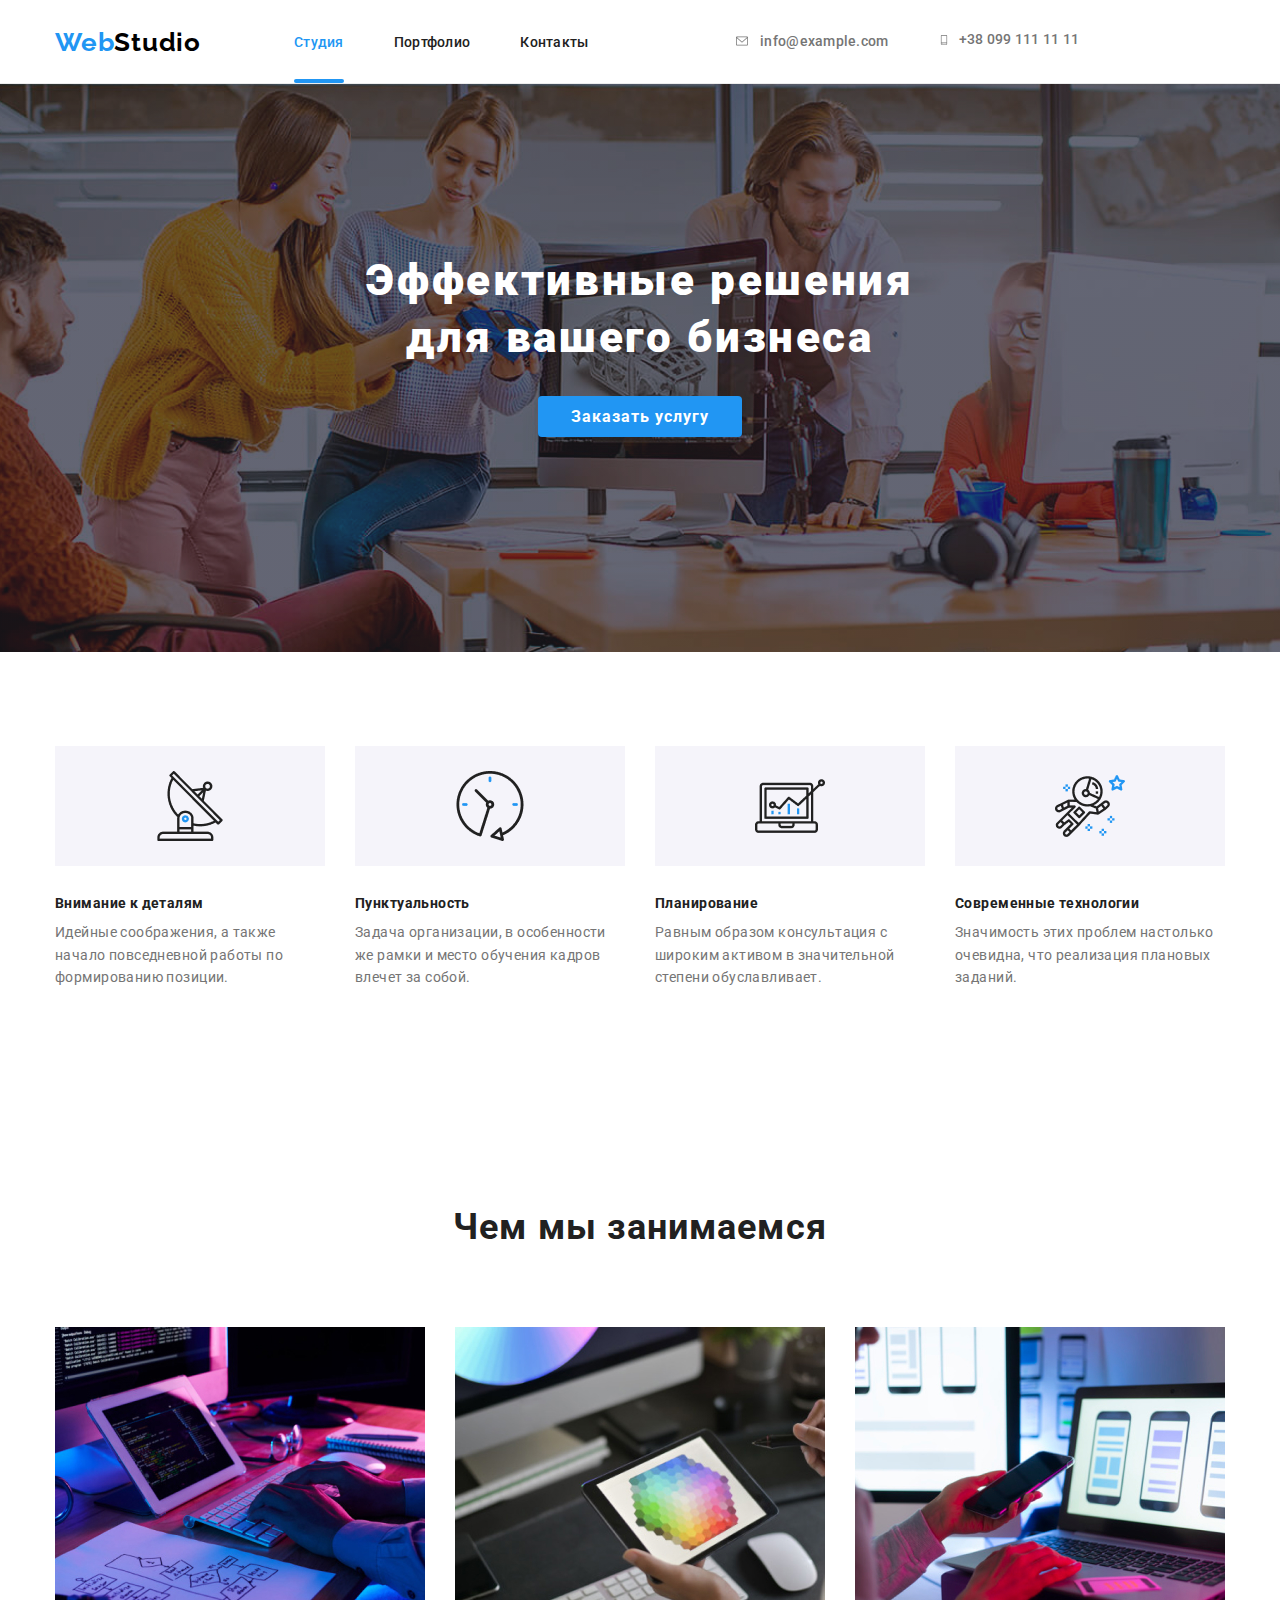
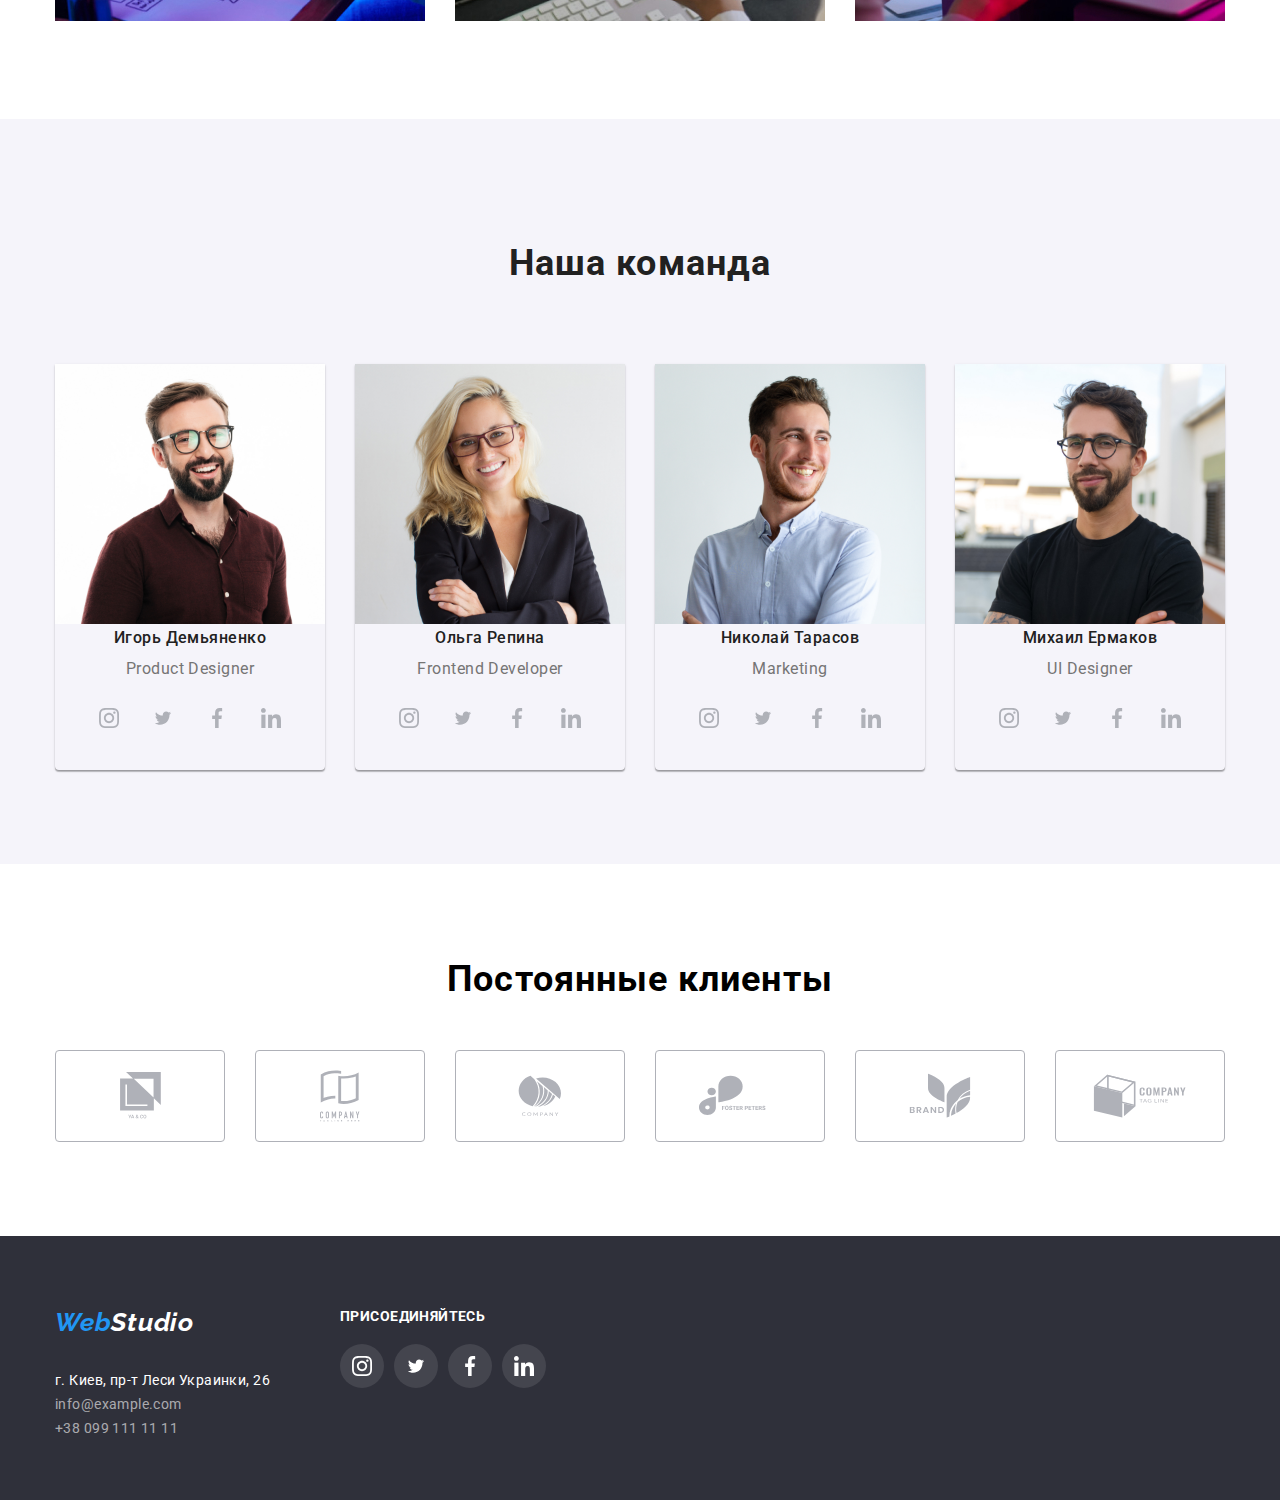
==== index.html @ d93bc173 "form" ====
<!DOCTYPE html>
<html lang="en">
<head>
  <meta charset="UTF-8">
  <meta http-equiv="X-UA-Compatible" content="IE=edge">
  <meta name="viewport" content="width=device-width, initial-scale=1.0">
  <title>Document</title>
  <link rel="preconnect" href="https://fonts.googleapis.com">
  <link rel="preconnect" href="https://fonts.gstatic.com" crossorigin>
  <link href="https://fonts.googleapis.com/css2?family=Raleway:wght@700&family=Roboto:wght@400;500;700;900&display=swap"
    rel="stylesheet">
    <link rel="stylesheet" href="https://yarnpkg.com/en/package/normalize.css">
  <link rel="stylesheet" href="./css/styles.css">
</head>
<body>
    <!-- open header -->
  <header class="header">
     <div class="container-header"> 
      <nav class="nav-header">
        <a href="index.html" class="logo"><span class="logo-accent">Web</span>Studio</a>
        <ul class="site-nav list">
          <li class="item"><a href="./index.html" class="link current">Студия</a></li>
          <li class="item"><a href="./portfolio.html" class="link">Портфолио</a></li>
          <li class="item"><a href="#" class="link">Контакты</a></li>
        </ul>
        <ul class="site-cont list">
          <li class="item">
            <a href="mailto:info@example.com" class="link">
              <svg class="icon mail">
                <use href="./images/symbol-defs.svg#icon-mail"></use>
              </svg>info@example.com
            </a>
          </li>
          <li class="item">
            <a href="tel:+380991111111" class="link">
              <svg class="icon phone">
                <use href="./images/symbol-defs.svg#icon-phone"></use>
              </svg>+38 099 111 11 11
            </a>
          </li>
        </ul>
      </nav>
    </div>  
  </header>
   <!-- close header -->
   <!-- open main -->
   <main>
     <section class="hero">
       <div class="bg-hero">
         <h1 class="hero-title">Эффективные решения<br> для вашего бизнеса</h1>
         <button type="button" class="button order" data-modal-open>Заказать услугу</button>
         <div class="bgdrop is-hidden" data-modal>
           <div class="modal">
             <button class="close" data-modal-close></button>
              <form action=" " class="form">
                <h2 class="title-form">Оставьте свои данные, мы вам перезвоним</h2>
                <div class="field">
                  <label class="lable">Имя
                    <input class="input" type="text" name="name" placeholder="Женя Маманченко" autofocus>
                    <svg class="form-icon" width="18" height="18">
                      <use href="./images/sprite-2.svg#icon-person-black"></use>
                    </svg>
                  </label>
                </div>
                <div class="field">
                  <label class="lable">Телефон
                    <input class="input" type="tel" name="tel" id="tel" placeholder="+380333">
                    <svg class="form-icon" width="18" height="18">
                      <use href="./images/sprite-2.svg#icon-phone-black"></use>
                    </svg>
                  </label>
                </div>
                <div class="field">
                  <label class="lable">Почта
                    <input class="input" type="email" name="email" id="email" placeholder="mail@">
                    <svg class="form-icon" width="18" height="18">
                      <use href="./images/sprite-2.svg#icon-email-black"></use>
                    </svg>
                  </label>
                </div>
                <div class="field">
                  <label class="lable">Комментарий
                    <textarea class="comment input" name="comment" id="comment" rows="10" placeholder="Введите текст"></textarea>
                  </label>
                </div>
                <div class="policy">
                  <label class="lable check">
                    <input class="input" type="checkbox" name="" id="" checked>
                    <svg class="checkbox" width="16" height="15">
                      <use href="./images/sprite-2.svg#icon-Vector-2"></use>
                    </svg>
                    Соглашаюсь с рассылкой и принимаю <a href="#"> Условия договора</a>
                  </label>
                </div>
                <div class="form-button">
                  <button type="submit">Отправить</button>
                </div>
              </form>
           </div>
         </div>
       </div>
     </section>
    <section class="section">
       <div class="container"> 
        <ul class="about-list list">
          <li class="item one">
            <h3 class="title">Внимание к деталям</h3>
            <p class="description">Идейные соображения, а также начало повседневной работы по формированию позиции.</p>
          </li>
          <li class="item two">
            <h3 class="title">Пунктуальность</h3>
            <p class="description">Задача организации, в особенности же рамки и место обучения кадров влечет за собой.</p>
          </li>
          <li class="item three">
            <h3 class="title">Планирование</h3>
            <p class="description">Равным образом консультация с широким активом в значительной степени обуславливает.</p>
          </li>
          <li class="item four">
            <h3 class="title">Современные технологии</h3>
            <p class="description">Значимость этих проблем настолько очевидна, что реализация плановых заданий.</p>
          </li>
          </ul>
        </div> 
        <div class="container"> 
          <h2 class="title-center">Чем мы занимаемся</h2>
          <ul class="work-list list">
            <li class="item"><a href="#"><img src="./images/img1.jpg" width="370" alt="desktop" class="link"></a>
              <h3 class="title">Десктопные приложения</h3>
            </li>
            <li class="item"><a href="#"><img src="./images/img2.jpg" width="370" alt="smartphone" class="link"></a>
              <h3 class="title">Мобильные приложения</h3> 
            </li>
            <li class="item"><a href="#"><img src="./images/img3.jpg" width="370" alt="tablet" class="link"></a>
               <h3 class="title">Дизайнерские решения</h3> 
            </li>
          </ul>
           </div> 
        </section>
        <section class="section-team">
          <div class="container"> 
            <h2 class="title-center">Наша команда</h2>
            <ul class="team list">
              <li class="item">            
                  <img src="./images/p1.jpg" width="270" alt="man1">
                  <h3 class="title">Игорь Демьяненко</h3>
                  <p class="description">Product Designer</p>
                  <ul class="list-icon">
                    <li class="icon">
                        <svg width="20" height="20">
                          <use href="./images/symbol-defs.svg#icon-instagram"></use>
                        </svg> 
                    </li>
                    <li class="icon">                    
                        <svg width="20" height="16.25">
                          <use href="./images/symbol-defs.svg#icon-twitter"></use>
                        </svg>                 
                    </li>
                    <li class="icon">                     
                        <svg width="20" height="20">
                          <use href="./images/symbol-defs.svg#icon-facebook"></use>
                        </svg>                  
                    </li>
                    <li class="icon">                    
                        <svg width="20" height="20">
                          <use href="./images/symbol-defs.svg#icon-linkedin"></use>
                        </svg>                     
                    </li>
                  </ul>                
              </li>
              <li class="item">                
                  <img src="./images/p2.jpg" width="270" alt="gerl">
                  <h3 class="title">Ольга Репина</h3>
                  <p class="description">Frontend Developer</p>
                  <ul class="list-icon">
                    <li class="icon">
                      <svg width="20" height="20">
                        <use href="./images/symbol-defs.svg#icon-instagram"></use>
                      </svg>
                    </li>
                    <li class="icon">
                      <svg width="20" height="16.25">
                        <use href="./images/symbol-defs.svg#icon-twitter"></use>
                      </svg>
                    </li>
                    <li class="icon">
                      <svg width="20" height="20">
                        <use href="./images/symbol-defs.svg#icon-facebook"></use>
                      </svg>
                    </li>
                    <li class="icon">
                      <svg width="20" height="20">
                        <use href="./images/symbol-defs.svg#icon-linkedin"></use>
                      </svg>
                    </li>
                  </ul>              
              </li>
              <li class="item">    
                  <img src="./images/p3.jpg" width="270" alt="man2">
                  <h3 class="title">Николай Тарасов</h3>
                  <p class="description">Marketing</p>
                <ul class="list-icon">
                  <li class="icon">
                    <svg width="20" height="20">
                      <use href="./images/symbol-defs.svg#icon-instagram"></use>
                    </svg>
                  </li>
                  <li class="icon">
                    <svg width="20" height="16.25">
                      <use href="./images/symbol-defs.svg#icon-twitter"></use>
                    </svg>
                  </li>
                  <li class="icon">
                    <svg width="20" height="20">
                      <use href="./images/symbol-defs.svg#icon-facebook"></use>
                    </svg>
                  </li>
                  <li class="icon">
                    <svg width="20" height="20">
                      <use href="./images/symbol-defs.svg#icon-linkedin"></use>
                    </svg>
                  </li>
                </ul>              
              </li>
              <li class="item">              
                  <img src="./images/p4.jpg" width="270" alt="man3">
                  <h3 class="title">Михаил Ермаков</h3>
                  <p class="description">UI Designer</p>
                  <ul class="list-icon">
                    <li class="icon">
                      <svg width="20" height="20">
                        <use href="./images/symbol-defs.svg#icon-instagram"></use>
                      </svg>
                    </li>
                    <li class="icon">
                      <svg width="20" height="16.25">
                        <use href="./images/symbol-defs.svg#icon-twitter"></use>
                      </svg>
                    </li>
                    <li class="icon">
                      <svg width="20" height="20">
                        <use href="./images/symbol-defs.svg#icon-facebook"></use>
                      </svg>
                    </li>
                    <li class="icon">
                      <svg width="20" height="20">
                        <use href="./images/symbol-defs.svg#icon-linkedin"></use>
                      </svg>
                    </li>
                  </ul>              
              </li>
            </ul>
          </div> 
        </section>
        <section>
          <div class="container">
            <h2 class="title-clients">Постоянные клиенты</h2>
            <ul class="list clients">
              <li class="item">
                <svg width="41" height="46.7">
                  <use href="./images/sprite.svg#icon-group"></use>
                </svg>
              </li>
              <li class="item">
                <svg width="40" height="52">
                  <use href="./images/sprite.svg#icon-group-1"></use>
                </svg>
              </li>
              <li class="item">
                <svg width="43.46" height="41.18">
                  <use href="./images/sprite.svg#icon-group-2"></use>
                </svg>
              </li>
              <li class="item">
                <svg width="84.44" height="40.62">
                  <use href="./images/sprite.svg#icon-group-3"></use>
                </svg>
              </li>
              <li class="item">
                <svg width="62.54" height="45.3">
                  <use href="./images/sprite.svg#icon-group-4"></use>
                </svg>
              </li>
              <li class="item">
                <svg width="93.79" height="43.93">
                  <use href="./images/sprite.svg#icon-group-5"></use>
                </svg>
              </li>
            </ul>
          </div>
        </section>
      </div> 
    </main>
   <!-- close main -->
  
   <!-- open footer -->
  <footer class="footer">
    <address>
      <div class="container adress"> 
        <div class="contact-footer">
          <a href="index.html" class="logo-footer"><span class="logo-web">Web</span>Studio</a>
          <ul class="list">
            <li>г. Киев, пр-т Леси Украинки, 26</li>
            <li><a href="mailto:info@example.com" class="link">info@example.com</a></li>
            <li><a href="tel:+380991111111" class="link">+38 099 111 11 11</a></li>
          </ul>
        </div>
        <div clas="social-footer">
          <div class="join">Присоединяйтесь</div>
          <ul class="list-icon social">
            <li class="icon">
              <svg width="20" height="20">
                <use href="./images/symbol-defs.svg#icon-instagram"></use>
              </svg>
            </li>
            <li class="icon">
              <svg width="20" height="16.25">
                <use href="./images/symbol-defs.svg#icon-twitter"></use>
              </svg>
            </li>
            <li class="icon">
              <svg width="20" height="20">
                <use href="./images/symbol-defs.svg#icon-facebook"></use>
              </svg>
            </li>
            <li class="icon">
              <svg width="20" height="20">
                <use href="./images/symbol-defs.svg#icon-linkedin"></use>
              </svg>
            </li>
          </ul>
        </div>
    </div> 
    </address>
  </footer>
   <!-- close footer -->
  <script src="./js/modal.js"></script>
</body>
</html>
---- css/styles.css ----
/*цвет основного текста #212121 
вторичный цвет #757575
белый #FFFFFF
акцент #2196F3
цвет адресса футер почта, телефон color: rgba(255, 255, 255, 0.6);
лого хадр #2196F3 #000000
лого футер #2196F3  #000000
*/

/* цвет фона
основной #E5E5E5
вторичный #F5F4FA
*/



html{
    box-sizing: border-box;
}

*,
*::before,
*::after{
    box-sizing: inherit;
}

:root{
    --primary-text-color:#212121;
    --second-text-color:#757575;
    --accent-color:#2196F3;
    --white:#ffffff;
    --primary-button-color:#212121;
    --bg-primary-color:#F5F4FA;
    --secondary-color:#FFFFFF;
    --bg-secondary-color:#2196F3;
    --bg-buttom-color:#2196F3;
    --logo-color:#2196F3;
    --logo-total-color:#000000;
    --border-work:#EEEEEE;
    --border-header:#ECECEC;
    --bg-hero:#c4c4c4;
    --color-icon:#afb1b8;
}


body{
    background-color:var(--white);
    font-family: Roboto, sans-serif;
    margin: 0 auto;
    padding-top: 52px;
    position: relative;
}
.list{
    list-style: none;
    padding: 0;
    margin: 0;
}

.header {
    position: fixed;
    width: 100%;
    background-color: var(--white);
    top:0;
    left: 0;
    z-index: 2;

}

.link{
    text-decoration: none;
}

.header{
    border-bottom:1px solid var(--border-header);
}

/* logo */

.logo{
    color: var(--logo-total-color);
    font-family: Raleway, sans-serif;
    letter-spacing: 0.03em;
    font-weight: 700;
    font-size: 26px;
    line-height: 2;
    text-decoration: none;
}

.logo .logo-accent{
    color:var(--logo-color);
}

/* навигация начало */

.site-nav{
    display: flex;
    margin-left: 93px;
}

.site-nav .item:not(:last-child){
    margin-right: 50px;
}


.site-nav .link{
    padding-top: 32px;
    padding-bottom: 32px;
    color: var(--primary-text-color) ;
    letter-spacing: 0.02em;
    font-weight: 500;
    font-size: 14px;
    line-height: 1.06;
    
}
.site-nav .link:hover, 
.site-nav .link:focus{
    color:var(--accent-color);
}

.site-nav .item{
    position: relative;
    
    padding: 32px 0;
}

.site-nav .current::after{
    position: absolute;
    content: "";
    width: 100%;
    height: 4px;
    background-color: var(--accent-color);
    border-radius: 2px;
    bottom: 0;
    left: 0;
}

.site-cont{
    display: flex;
    list-style: none;
    margin: 0 auto;
    align-items: center;

}

.site-cont .item +.item{
    margin-left: 50px;
}

.site-cont .link{
    display: inline-flex;
    color: var(--second-text-color);
    font-weight: 500;
    font-size: 14px;
    line-height: 1.06;
    letter-spacing: 0.02em;
    align-items: center;
}

.site-cont .link:hover,
.site-cont .link:focus{
    color: var(--accent-color);
}

.site-cont .icon{
    margin-right: 10px;
 
}

.site-cont .mail{
    width: 16px;
    height: 12px;
    fill: currentColor;
    margin-right: 10px;
}
.site-cont .phone {
    width: 10px;
    height: 16px;
    fill:currentColor;
}


.nav-header{
    display: flex;
    align-items: center;
}

/* навигация конец */

/* button open */

.button{
    cursor: pointer;
    border-radius: 4px;
    padding: 6px 22px;
    display: inline-block;
    border:1px solid transparent ;
}

.button.order{
    font-family: -apple-system, BlinkMacSystemFont, 'Segoe UI', 
    Roboto, Oxygen, Ubuntu, Cantarell, 'Open Sans', 
    'Helvetica Neue', sans-serif;
    font-size: 16px;
    font-weight: 700;
    letter-spacing: 0.06em;
    background-color: var(--accent-color);
    color:var(--white);
    padding: 10px 32px;
    min-width: 200px;
    cursor: pointer;
    box-shadow: 0px 4px 4px rgba(0, 0, 0, 0.15);
    border-radius: 4px;
    border: 1px solid transparent;
}

.button.secondary {
    color: var(--secondary-color);
    background-color: var(--bg-secondary-color);
}

.button.primary {
    color: var(--primary-button-color);
    background-color: var(--bg-primary-color);
}

.link.current {
    color: var(--accent-color);
}

/* button close */

/* section hero open */ 

.bg-hero{
    text-align: center;
    height: 600px;
    background-color: var(--bg-hero);
    background-image:linear-gradient(to right,
     rgba(47, 48, 58, 0.4),
     rgba(47, 48, 58, 0.4)),
     url(../images/hero.jpg);
    background-repeat: no-repeat;
    background-position: center;
    background-size: cover;
    margin: 0 auto;
    padding-top: 200px;
}

.hero{
    text-align: center;
   
}

.hero-title{
    letter-spacing: 0.06em;
    font-weight: 900;
    font-size: 44px;
    line-height: 1.3;
    margin-top: 0;
    margin-bottom: 30px;
    color: var(--secondary-color);
}

.bgdrop{
    position: absolute;
    width: 100%;
    height: 100%;
    margin: 0;
    padding: 0;
    background-color: rgba(0, 0, 0, 0.2);
    top:0;
    left: 0;
    opacity: 1;
    transition: opacity 250ms cubic-bezier(0.4, 0, 0.2, 1);
  
}

.bgdrop.is-hidden .modal{
    transform:translate(-50%, 0) scale(1.1);
}

.modal{
    width: 528px;
    padding: 50px;
    background-color: var(--white);
    position: absolute;
    top: 221px;
    left:50%;
    transform:translate(-50%, 0) scale(1);
    transition: transform 250ms cubic-bezier(0.4, 0, 0.2, 1);
}
.modal .close{
    position: absolute;
    background-position: center;
    background-image: url(..//images/Vector.svg);
    background-color: var(--white);
    background-repeat: no-repeat;
    /* border: 1px solid rgba(0, 0, 0, 0.1); */
    border-radius: 50%;
    width: 30px;
    height: 30px;
    cursor: pointer;
    right: 8px;
    top:8px;
   
  
}

.bgdrop.is-hidden {
    opacity: 0;
    pointer-events: none;
}
/* section hero close */

/* section */


/* about-list section */

.about-list{
    display: flex;
    list-style: none;
}

.about-list .title{
    margin: 0;
    margin-bottom: 30px;
}

.about-list .item{
    width: 270px;
}

.about-list .item::before {
    display: flex;
    content: "";
    height: 120px;
    background-color: var(--bg-primary-color);
    background-repeat: no-repeat;
    background-position: center;
    margin-bottom: 30px;
}

.about-list .one::before {
    background-image: url(../images/Group.png);
}

.about-list .two::before {
    background-image: url(../images/clock\ 1.png);
}

.about-list .three::before {
    background-image: url(../images/diagram\ 1.png);
}

.about-list .four::before {
    background-image: url(../images/astronaut\ 1.png);
}

.about-list .item +.item{
    margin-left: 30px;
}

.about-list .title{
    color:var(--primary-text-color);
    font-size: 14px;
    line-height: 1.1;
    letter-spacing: 0.03em;
    font-weight: 700;
    margin: 0%;
    margin-bottom: 10px;
}

.about-list .description {
    color: var(--second-text-color);
    font-size: 14px;
    line-height: 1.6;
    letter-spacing: 0.03em;
    margin: 0;
}

.title-center{
    color:var(--primary-text-color);
    font-size: 36px;
    line-height: 2.8;
    text-align: center;
    letter-spacing: 0.03em;
    font-weight: 700;
    margin-bottom: 50px;
    margin-top: 0;
}

.work-list{
    display: flex;
    list-style: none;
   
}
.work-list .item:not(:last-child){
    margin-right: 30px;
}

.work-list .item{
    position: relative;
}

.work-list .title{
    margin: 0;
    font-family: 'Roboto';
    color: var(--white); 
    font-weight: 700;
    font-size: 14px;
    line-height: 1;
    text-align: center;
    letter-spacing: 0.03em;
    text-transform: uppercase;
    position: absolute;
    width: 100%;
    padding:27px 0;
    background: rgba(47, 48, 58, 0.8);
    left: 0;
    bottom: 1%;
    opacity: 0;
    transition: opacity 250ms cubic-bezier(0.4, 0, 0.2, 1);
}

.work-list .item:hover .title{
    opacity: 1;
}



/* section our team */

.list-icon{
    width: 206px;
    height: 44px;
    display: flex;
    padding: 0;
    list-style: none;
    justify-content: space-between;
    margin: 0 auto;
    align-items: center;
    margin-top: 16px;
    fill: var(--color-icon);
}

.list-icon .icon{
    width: 44px;
    height: 44px;
    display: inline-flex;
    justify-content: center;
    align-items: center;
    color: currentColor;
}


.list-icon .icon:hover,
.list-icon .icon:focus{
    background-color: var(--accent-color);
    border-radius: 50%;
    fill: var(--white);
}

.team{
    display: flex;
    list-style: none;
}
.team .item:not(:last-child){
    margin-right: 30px;
}

.team .item{
    text-align: center;
    box-shadow: 0px 1px 3px rgba(0, 0, 0, 0.12),
     0px 1px 1px rgba(0, 0, 0, 0.14), 
     0px 2px 1px rgba(0, 0, 0, 0.2);
    border-radius: 0px 0px 4px 4px;
    padding-bottom: 30px;
    
}

.team .title{
        color: var(--primary-text-color);
        font-weight: 500;
        font-size: 16px;
        line-height: 1.3;
        /* identical to box height */
        letter-spacing: 0.03em;
        margin: 0 0 10px;
        padding: 0;
}

.team .description{
    font-size: 16px;
    line-height: 1.3;
    /* identical to box height */
    letter-spacing: 0.03em;
    color: var(--second-text-color);
    margin: 0;
    padding: 0;
}




/* section our comand end */


/* page portfolio */
/* open filter button */

.filter{
    display: flex;
    justify-content: center;
    list-style: none;
    margin-bottom: 50px;
}


.filter .button{
    color: var(--primary-text-color);
    background-color:var(--bg-primary-color);
    letter-spacing: 0.03em;
    font-weight: 500;
    font-size: 16px;
    line-height: 1.73;
    padding: 6px 22px;
    border-radius: 4px;
    border: 1px solid transparent;
    cursor: pointer;
}

.filter .item +.item{
    margin-left: 8px;
}

.filter .button:hover,
.filter .button:focus{
    color: var(--white);
    background-color: var(--bg-secondary-color);
}

/* filter button end */

/* open work filter */

.work-filter{
    display: flex;
    flex-wrap: wrap;
    list-style: none;
}
.work-overlay{
    position: relative;
    overflow: hidden;
}
.overlay{
    color: var(--white);
    font-family: 'Roboto';
    font-weight: 400;
    font-size: 18px;
    line-height: 156%;
        /* or 156% */ 
    letter-spacing: 0.03em;
    margin: 0;
    position: absolute;
    width: 100%;
    height: 100%;
    padding:63px 24px;
    background-color: rgba(33, 150, 243, 0.9);
    left: 0;
    top:0;
    transform: translateY(100%);
    transition: transform 250ms cubic-bezier(0.4, 0, 0.2, 1);
}

.link:hover .overlay{
    transform: translateY(0);  
}



.work-filter .td{
    padding: 20px 24px;
    border-bottom: 1px solid var(--border-work);
    border-right: 1px solid var(--border-work);
    border-left: 1px solid  var(--border-work);
  
}

.work-filter .link{
    width: 370px;
    margin-right: 30px;
    margin-bottom: 30px;
    text-align: left;  
}

.work-filter .link:hover,
.work-filter .link:focus{
    box-shadow: 0px 1px 1px rgba(0, 0, 0, 0.12),
    0px 4px 4px rgba(0, 0, 0, 0.06),
    1px 4px 6px rgba(0, 0, 0, 0.16);
}

.work-filter .link:nth-child(3n){
    margin-right:0;
}

.work-filter .link:nth-last-child(-n+3){
    margin-bottom: 0;
}

.work-filter .title {
    padding: 0;
    margin: 0 0 4px 0;
    /* margin: 20px 24px 4px 24px; */
    font-weight: 700;
    letter-spacing: 0.06em;
    color: var(--primary-text-color);
    font-size: 18px;
    line-height: 2.4;
   
}

.work-filter .desription {
    /* margin: 0 24px 20px 24px; */
    margin: 0;
    padding: 0;
    letter-spacing: 0.03em;
    color: var(--second-text-color);
    font-size: 16px;
    line-height: 2;
}

/* header open */

 .container-header{ 
    width: 1200px;
    margin: 0 auto;
    padding-left: 15px;
    padding-right: 15px;
   

}
 
.container{
    width: 1200px;
    margin: 0 auto;
    padding-top: 94px;
    padding-bottom: 94px;
    padding-left: 15px;
    padding-right: 15px;
  

}

.section-team{
    background-color: var(--bg-primary-color);
}



/* clients */

.clients {
    display: flex;
    justify-content: space-between;

}

.title-clients{
    font-family: 'Roboto';
    font-style: normal;
    font-weight: 700;
    font-size: 36px;
    line-height: 42px;
    text-align: center;
    letter-spacing: 0.03em;
    text-align: center;
    margin: 0;
    padding: 0;
    margin-bottom: 50px;
}
   .clients .item{
    width: 170px;
    height: 92px;
    display: inline-flex;
    align-items: center;
    justify-content: center;
    border: 1px solid var(--color-icon);
    border-radius: 4px;
    fill: var(--color-icon);  
}

.clients .item:hover{
    fill: var(--accent-color);
    border: 1px solid var(--accent-color);

}

.footer{
   background-color: #2F303A;
   color: var();
    
}

.adress{
    display: flex;
    padding: 60px 15px;
}

.contact-footer{
    margin-right: 70px;
}

.contact-footer .link{
    font-family: 'Roboto';
        font-style: normal;
        font-weight: 400;
        font-size: 14px;
        line-height: 24px;
        /* or 171% */
        letter-spacing: 0.03em;
        color: rgba(255, 255, 255, 0.6);
}

.contact-footer li{
    font-family: 'Roboto';
        font-style: normal;
        font-weight: 400;
        font-size: 14px;
        line-height: 24px;
        /* or 171% */
        letter-spacing: 0.03em;
        color: #FFFFFF;
}

.logo-footer{
    display: inline-block;
    color: var(--white);
    font-family: 'Raleway', 'sans-serif';
    letter-spacing: 0.03em;
    font-weight: 700;
    font-size: 26px;
    line-height: 2;
    text-decoration: none;
    margin-bottom: 20px;
}

.logo-footer .logo-web{
   color: var(--accent-color);
}

.join{
    font-family: 'Roboto';
        font-style: normal;
        font-weight: 700;
        font-size: 14px;
        line-height: 16px;
        letter-spacing: 0.03em;
        text-transform: uppercase;
        margin-top: 12px;
        color: #FFFFFF;
}


.social { 
    margin-top: 20px;
    fill:var(--white);
}

.social .icon {
    color: currentColor;
    background: rgba(255, 255, 255, 0.1);
    border-radius: 50%;
}


.list-icon .icon:hover,
.list-icon .icon:focus {
    background-color: var(--accent-color);
    border-radius: 50%;
    fill: var(--white);
}

/* form open */

::placeholder {
    font-family: 'Roboto';
    font-size: 14px;
    line-height: 16px;
    letter-spacing: 0.01em;
    color: rgba(117, 117, 117, 0.5);
}

input:not(input[type='checkbox']),
.comment {
    padding: 11px 12px 11px 42px;
    margin: 0;
    width: 100%;
    box-sizing: border-box;
    margin-top: 4px;
    border: 1px solid rgba(33, 33, 33, 0.2);
    border-radius: 4px;
}

input[type='checkbox'] {
    opacity: 0;

}

.comment {
    resize: none;
    padding: 12px 16px;
    height: 120px;
}

.lable {
    display: block;
    font-family: 'Roboto';
    font-style: normal;
    font-weight: 400;
    font-size: 12px;
    line-height: 14px;
    /* identical to box height */
    letter-spacing: 0.01em;
    color: #757575;

}

textarea {
    resize: none;
    width: 100%;
    box-sizing: border-box;
}

.title-form {
    margin: 0;
    padding: 0;
    margin-bottom: 12px;
    font-family: 'Roboto';
    font-style: normal;
    font-weight: 700;
    font-size: 20px;
    line-height: 23px;
    text-align: center;
    letter-spacing: 0.03em;

    color: #212121;
}

.form {
    padding: 0;
    margin: 0 auto;
}

.field {
    text-align: left;
    position: relative;
    padding: 0;
    margin: 0;
    margin-bottom: 10px;
}

.field:nth-child(5) {
    margin-bottom: 0;
}

.form-icon {
    position: absolute;
    display: inline-block;
    left: 12px;
    top: 50%;
}

.policy {
    margin-top: 20px;
    margin-bottom: 30px;
}

.check {
    display: flex;
    align-items: center;
    justify-content: center;
    font-family: 'Roboto';
    font-style: normal;
    font-weight: 400;
    font-size: 14px;
    line-height: 24px;
    /* identical to box height, or 171% */
    letter-spacing: 0.03em;
    color: #757575;
}

.checkbox {
    margin-right: 7px;
    border: 2px solid #212121;
    border-radius: 2px;
}

.check a {
    text-decoration-line: underline;
    color: #2196F3;
}

.form-button {
    text-align: center;
}

.form-button button {
    cursor: pointer;
    padding: 10px 56px;
    background: #188CE8;
    border: 1px solid transparent;
    box-shadow: 0px 4px 4px rgba(0, 0, 0, 0.15);
    border-radius: 4px;
    font-family: 'Roboto';
    font-weight: 700;
    font-size: 16px;
    line-height: 188%;
    /* identical to box height, or 188% */
    letter-spacing: 0.06em;
    color: #FFFFFF;
}

.input:focus-within {
    outline: none;
    border: 1px solid #2196F3;
}

.input:focus-within~.form-icon {
    fill: #188CE8;
}

.input:checked~.checkbox {
    fill: #2196F3;
    background-color: #2196F3;
    border: 2px solid #2196F3;
    width: 16px;
    height: 15px;
    border-radius: 2px;
}
/* form close */
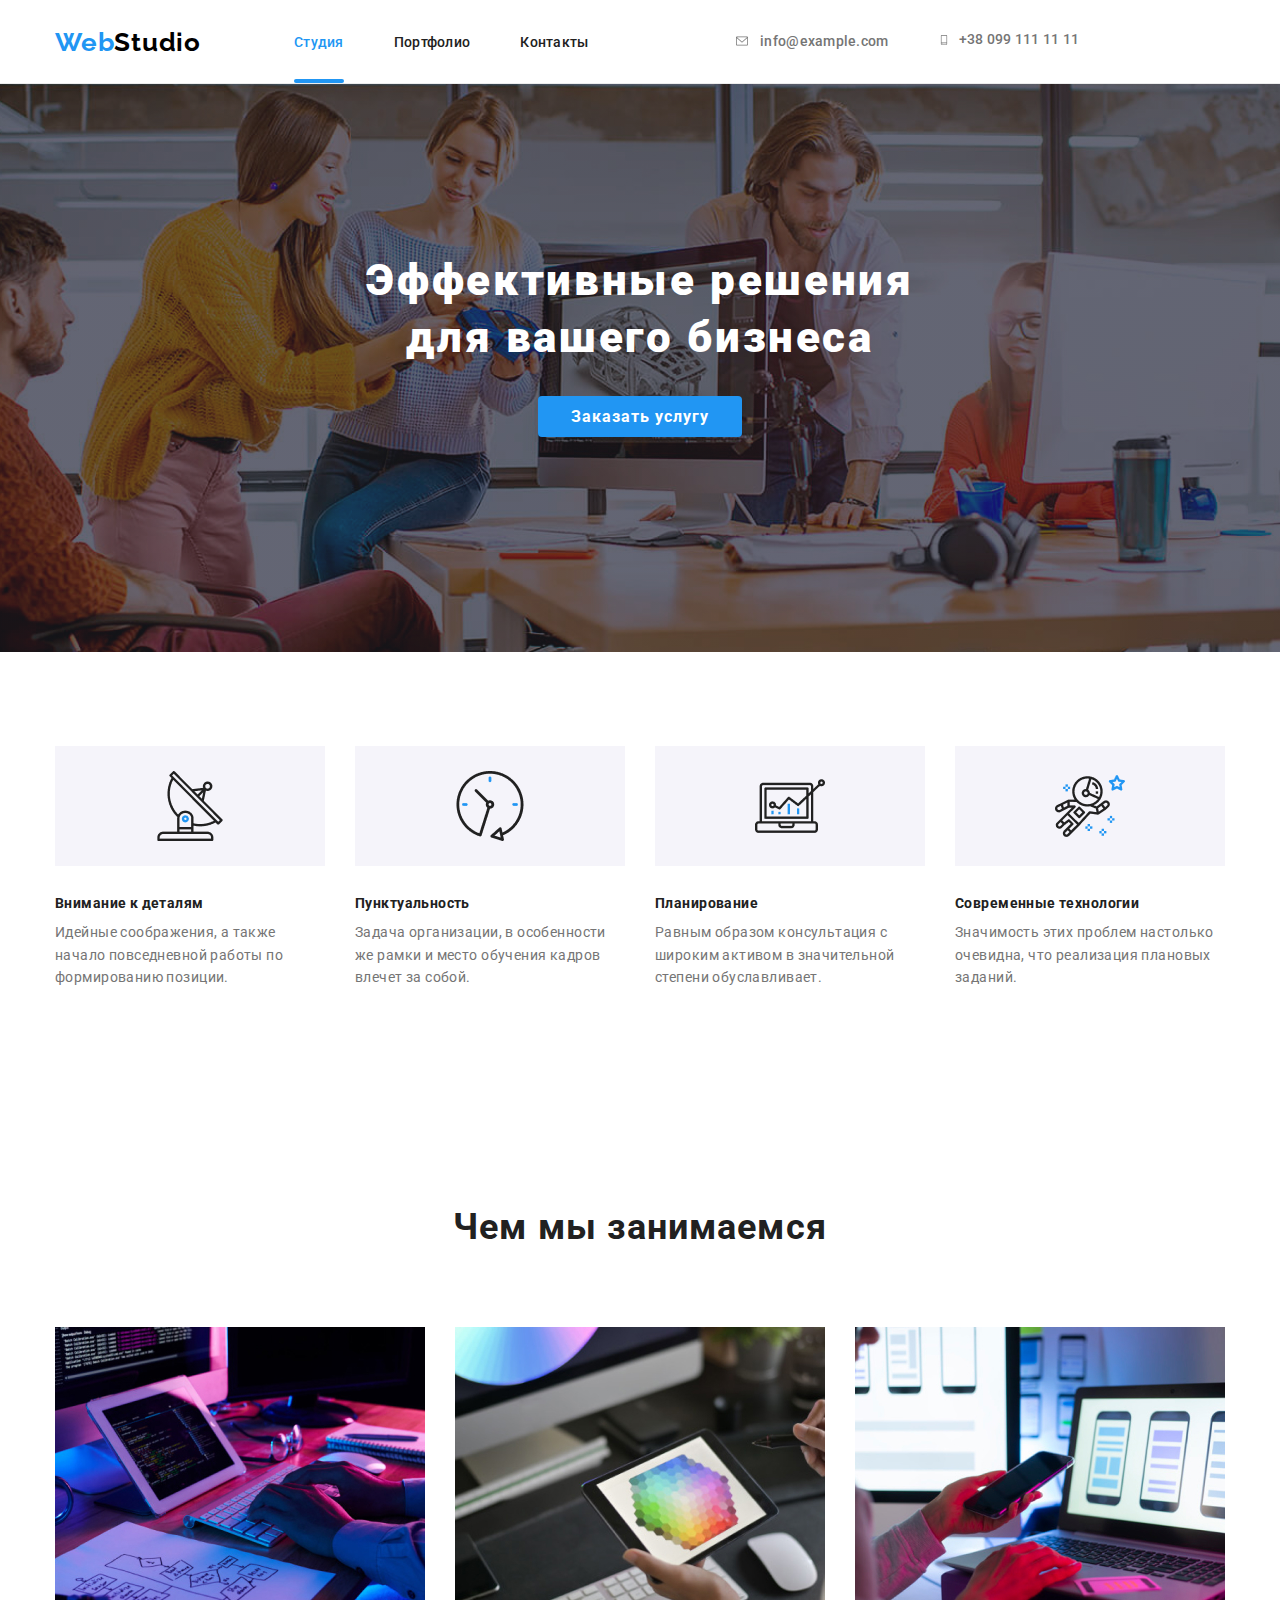
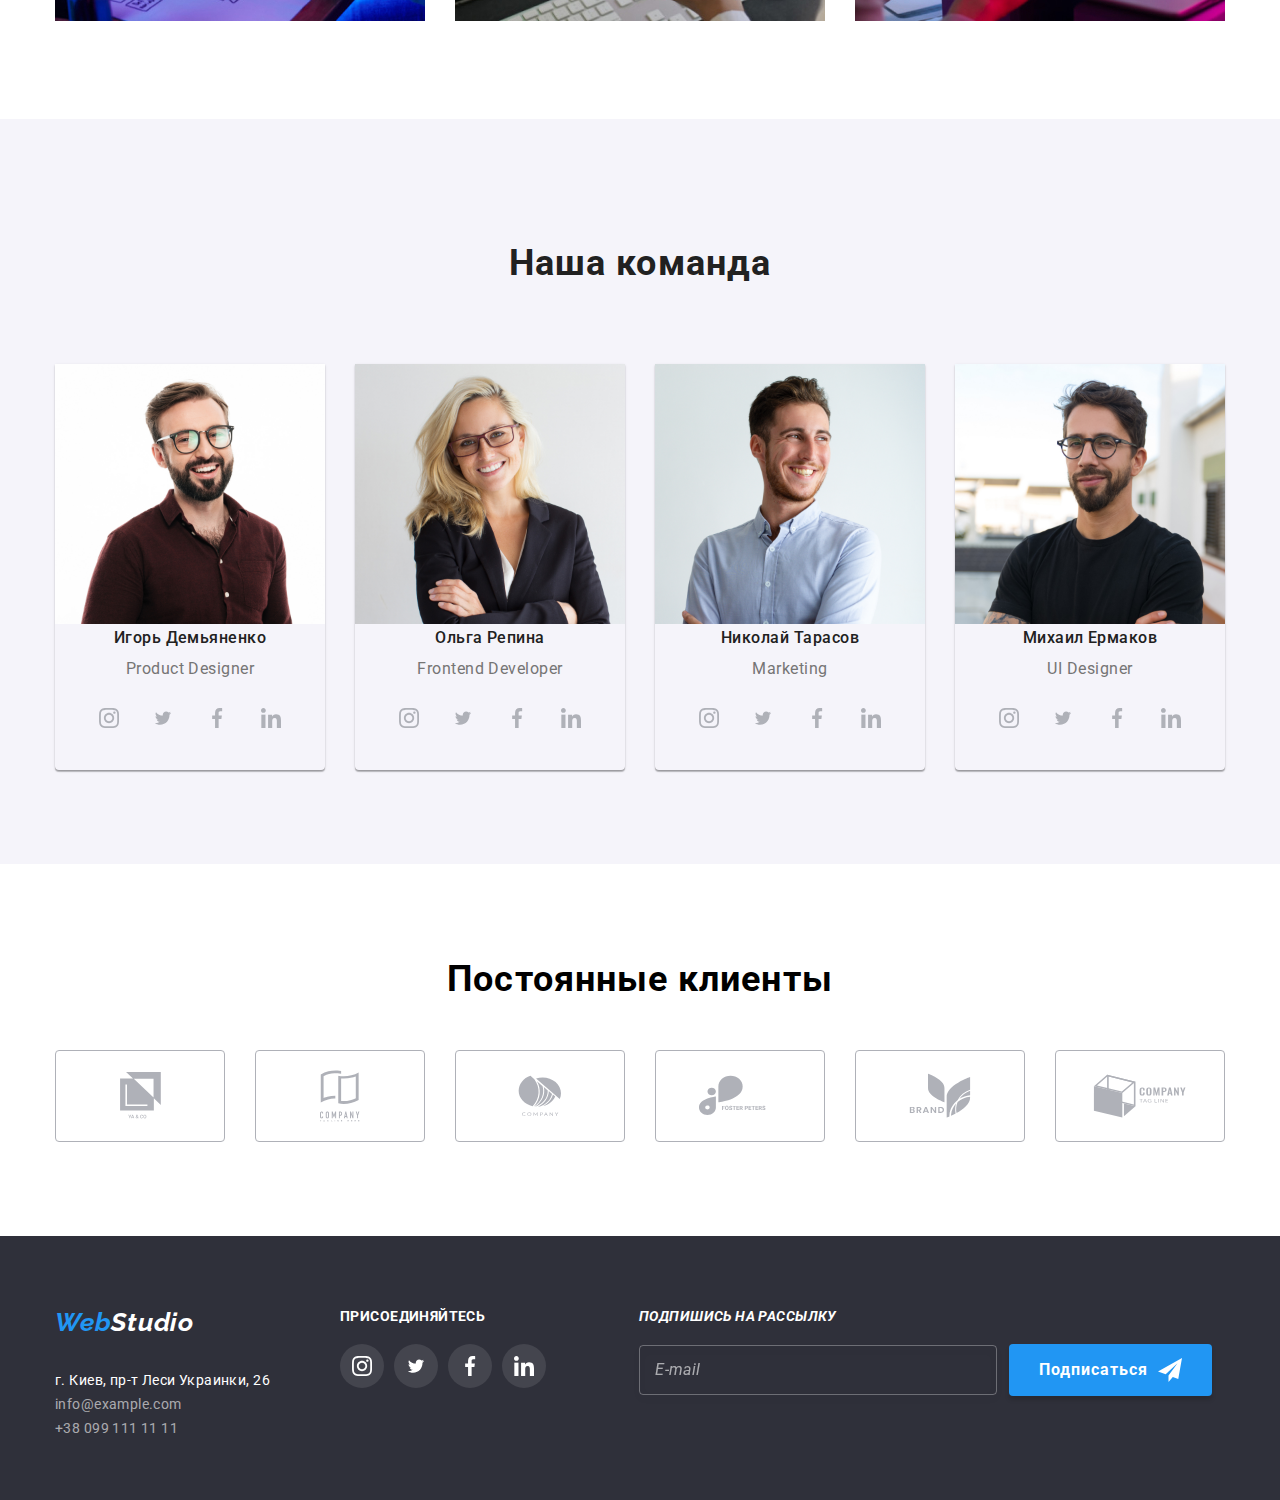
==== commit 26065ebc: "add form footer" ====
--- a/index.html
+++ b/index.html
@@ -329,7 +329,17 @@
             </li>
           </ul>
         </div>
-    </div> 
+          <form class="form-mail">
+            <span class="follow-title">Подпишись на рассылку</span>
+            <div class="wrap-follow">
+              <label class="lable-mail">
+                <input class="input-mail" type="email" name="" id="" placeholder=" ">
+                <span class="mail-anime">E-mail</span>
+              </label>
+              <button class="button-follow">Подписаться</button>
+            </div>
+          </form>
+      </div> 
     </address>
   </footer>
    <!-- close footer -->
--- a/css/styles.css
+++ b/css/styles.css
@@ -261,6 +261,8 @@
     color: var(--secondary-color);
 }
 
+/* modalka */
+
 .bgdrop{
     position: absolute;
     width: 100%;
@@ -310,6 +312,164 @@
     opacity: 0;
     pointer-events: none;
 }
+
+/* form open */
+
+::placeholder {
+    font-family: 'Roboto';
+    font-size: 14px;
+    line-height: 16px;
+    letter-spacing: 0.01em;
+    color: rgba(117, 117, 117, 0.5);
+}
+
+.input:not(.input[type='checkbox']),
+.comment {
+    padding: 11px 12px 11px 42px;
+    margin: 0;
+    width: 100%;
+    box-sizing: border-box;
+    margin-top: 4px;
+    border: 1px solid rgba(33, 33, 33, 0.2);
+    border-radius: 4px;
+}
+
+.input:focus:not(.input[type='checkbox']),
+.comment:focus {
+    outline: none;
+    border: 1px solid #2196F3;
+}
+
+input[type='checkbox'] {
+    opacity: 0;
+
+}
+
+.comment {
+    resize: none;
+    padding: 12px 16px;
+    height: 120px;
+    width: 100%;
+    box-sizing: border-box;
+}
+
+.lable {
+    display: block;
+    font-family: 'Roboto';
+    font-style: normal;
+    font-weight: 400;
+    font-size: 12px;
+    line-height: 14px;
+    /* identical to box height */
+    letter-spacing: 0.01em;
+    color: #757575;
+
+}
+
+
+.title-form {
+    margin: 0;
+    padding: 0;
+    margin-bottom: 12px;
+    font-family: 'Roboto';
+    font-style: normal;
+    font-weight: 700;
+    font-size: 20px;
+    line-height: 23px;
+    text-align: center;
+    letter-spacing: 0.03em;
+
+    color: #212121;
+}
+
+.form {
+    padding: 0;
+    margin: 0 auto;
+}
+
+.field {
+    text-align: left;
+    position: relative;
+    padding: 0;
+    margin: 0;
+    margin-bottom: 10px;
+}
+
+.field:nth-child(5) {
+    margin-bottom: 0;
+}
+
+.form-icon {
+    position: absolute;
+    display: inline-block;
+    left: 12px;
+    top: 50%;
+}
+
+.policy {
+    margin-top: 20px;
+    margin-bottom: 30px;
+}
+
+.check {
+    display: flex;
+    align-items: center;
+    justify-content: center;
+    font-family: 'Roboto';
+    font-style: normal;
+    font-weight: 400;
+    font-size: 14px;
+    line-height: 24px;
+    /* identical to box height, or 171% */
+    letter-spacing: 0.03em;
+    color: #757575;
+}
+
+.checkbox {
+    margin-right: 7px;
+    border: 2px solid #212121;
+    border-radius: 2px;
+}
+
+.check a {
+    text-decoration-line: underline;
+    color: #2196F3;
+}
+
+.form-button {
+    text-align: center;
+}
+
+.form-button button {
+    cursor: pointer;
+    padding: 10px 56px;
+    background: #188CE8;
+    border: 1px solid transparent;
+    box-shadow: 0px 4px 4px rgba(0, 0, 0, 0.15);
+    border-radius: 4px;
+    font-family: 'Roboto';
+    font-weight: 700;
+    font-size: 16px;
+    line-height: 188%;
+    /* identical to box height, or 188% */
+    letter-spacing: 0.06em;
+    color: #FFFFFF;
+}
+
+.input:focus-within~.form-icon {
+    fill: #188CE8;
+}
+
+.input:checked~.checkbox {
+    fill: #2196F3;
+    background-color: #2196F3;
+    border: 2px solid #2196F3;
+    width: 16px;
+    height: 15px;
+    border-radius: 2px;
+}
+
+/* form close */
 /* section hero close */
 
 /* section */
@@ -697,6 +857,8 @@
 
 }
 
+/* footer open*/
+
 .footer{
    background-color: #2F303A;
    color: var();
@@ -782,161 +944,95 @@
     fill: var(--white);
 }
 
-/* form open */
-
-::placeholder {
-    font-family: 'Roboto';
+/* footer mail-form */
+
+.form-mail{
+    margin-left: 93px;
+}
+
+.follow-title{
+    display: block;
+    margin-bottom: 20px;
+    margin-top: 12px;
+    color: var(--white);
+    font-family: 'Roboto';
+    font-weight: 700;
     font-size: 14px;
     line-height: 16px;
-    letter-spacing: 0.01em;
-    color: rgba(117, 117, 117, 0.5);
-}
-
-input:not(input[type='checkbox']),
-.comment {
-    padding: 11px 12px 11px 42px;
-    margin: 0;
-    width: 100%;
-    box-sizing: border-box;
-    margin-top: 4px;
-    border: 1px solid rgba(33, 33, 33, 0.2);
+    letter-spacing: 0.03em;
+    text-transform: uppercase;
+}
+
+.lable-mail{
+    display: block;
+    position: relative;
+}
+
+.mail-anime{
+    position: absolute;
+    left: 16px;
+    top: 50%;
+    font-family: 'Roboto';
+    font-size: 16px;
+    line-height: 125%; 
+    display: block;
+    align-items: center;
+    letter-spacing: 0.03em;
+    color: rgba(255, 255, 255, 0.6);
+    transform: translateY(-50%);
+    transition:transform 250ms linear ;
+
+}
+
+.input-mail{
+    display:inline-flex;
+    margin: 0;
+    width: 358px;
+    height: 50px;
+    background-color: transparent;
+    border: 1px solid rgba(255, 255, 255, 0.3);
+    filter: drop-shadow(0px 4px 4px rgba(0, 0, 0, 0.15));
     border-radius: 4px;
-}
-
-input[type='checkbox'] {
-    opacity: 0;
-
-}
-
-.comment {
-    resize: none;
-    padding: 12px 16px;
-    height: 120px;
-}
-
-.lable {
-    display: block;
+    outline: none;
+    padding: 15px;
+}
+
+.input-mail:focus{
+    border: 1px solid var(--accent-color);
+}
+.input-mail:focus ~ .mail-anime,
+.input-mail:not(:placeholder-shown)~.mail-anime{
+  transform: translateY(-45px) rotate(360deg);
+}
+
+.button-follow{
     font-family: 'Roboto';
     font-style: normal;
-    font-weight: 400;
-    font-size: 12px;
-    line-height: 14px;
-    /* identical to box height */
-    letter-spacing: 0.01em;
-    color: #757575;
-
-}
-
-textarea {
-    resize: none;
-    width: 100%;
-    box-sizing: border-box;
-}
-
-.title-form {
-    margin: 0;
-    padding: 0;
-    margin-bottom: 12px;
-    font-family: 'Roboto';
-    font-style: normal;
-    font-weight: 700;
-    font-size: 20px;
-    line-height: 23px;
+    font-weight: 700;
+    font-size: 16px;
+    line-height: 188%;
+    display: flex;
+    align-items: center;
     text-align: center;
-    letter-spacing: 0.03em;
-
-    color: #212121;
-}
-
-.form {
-    padding: 0;
-    margin: 0 auto;
-}
-
-.field {
-    text-align: left;
-    position: relative;
-    padding: 0;
-    margin: 0;
-    margin-bottom: 10px;
-}
-
-.field:nth-child(5) {
-    margin-bottom: 0;
-}
-
-.form-icon {
-    position: absolute;
-    display: inline-block;
-    left: 12px;
-    top: 50%;
-}
-
-.policy {
-    margin-top: 20px;
-    margin-bottom: 30px;
-}
-
-.check {
-    display: flex;
-    align-items: center;
-    justify-content: center;
-    font-family: 'Roboto';
-    font-style: normal;
-    font-weight: 400;
-    font-size: 14px;
-    line-height: 24px;
-    /* identical to box height, or 171% */
-    letter-spacing: 0.03em;
-    color: #757575;
-}
-
-.checkbox {
-    margin-right: 7px;
-    border: 2px solid #212121;
-    border-radius: 2px;
-}
-
-.check a {
-    text-decoration-line: underline;
-    color: #2196F3;
-}
-
-.form-button {
-    text-align: center;
-}
-
-.form-button button {
-    cursor: pointer;
-    padding: 10px 56px;
-    background: #188CE8;
+    letter-spacing: 0.06em;
+    color: var(--white);
     border: 1px solid transparent;
     box-shadow: 0px 4px 4px rgba(0, 0, 0, 0.15);
     border-radius: 4px;
-    font-family: 'Roboto';
-    font-weight: 700;
-    font-size: 16px;
-    line-height: 188%;
-    /* identical to box height, or 188% */
-    letter-spacing: 0.06em;
-    color: #FFFFFF;
-}
-
-.input:focus-within {
-    outline: none;
-    border: 1px solid #2196F3;
-}
-
-.input:focus-within~.form-icon {
-    fill: #188CE8;
-}
-
-.input:checked~.checkbox {
-    fill: #2196F3;
-    background-color: #2196F3;
-    border: 2px solid #2196F3;
-    width: 16px;
-    height: 15px;
-    border-radius: 2px;
-}
-/* form close */+    background-color: var(--accent-color);
+    padding: 10px 29px;
+    margin-left: 12px;
+    cursor: pointer;
+}
+.button-follow::after{
+    content: "";
+    width: 24px;
+    height: 24px;
+    background-image: url(/images/icon_send.svg);
+    margin-left: 10px;
+}
+
+.wrap-follow{
+    display: flex;
+    align-items: center;
+}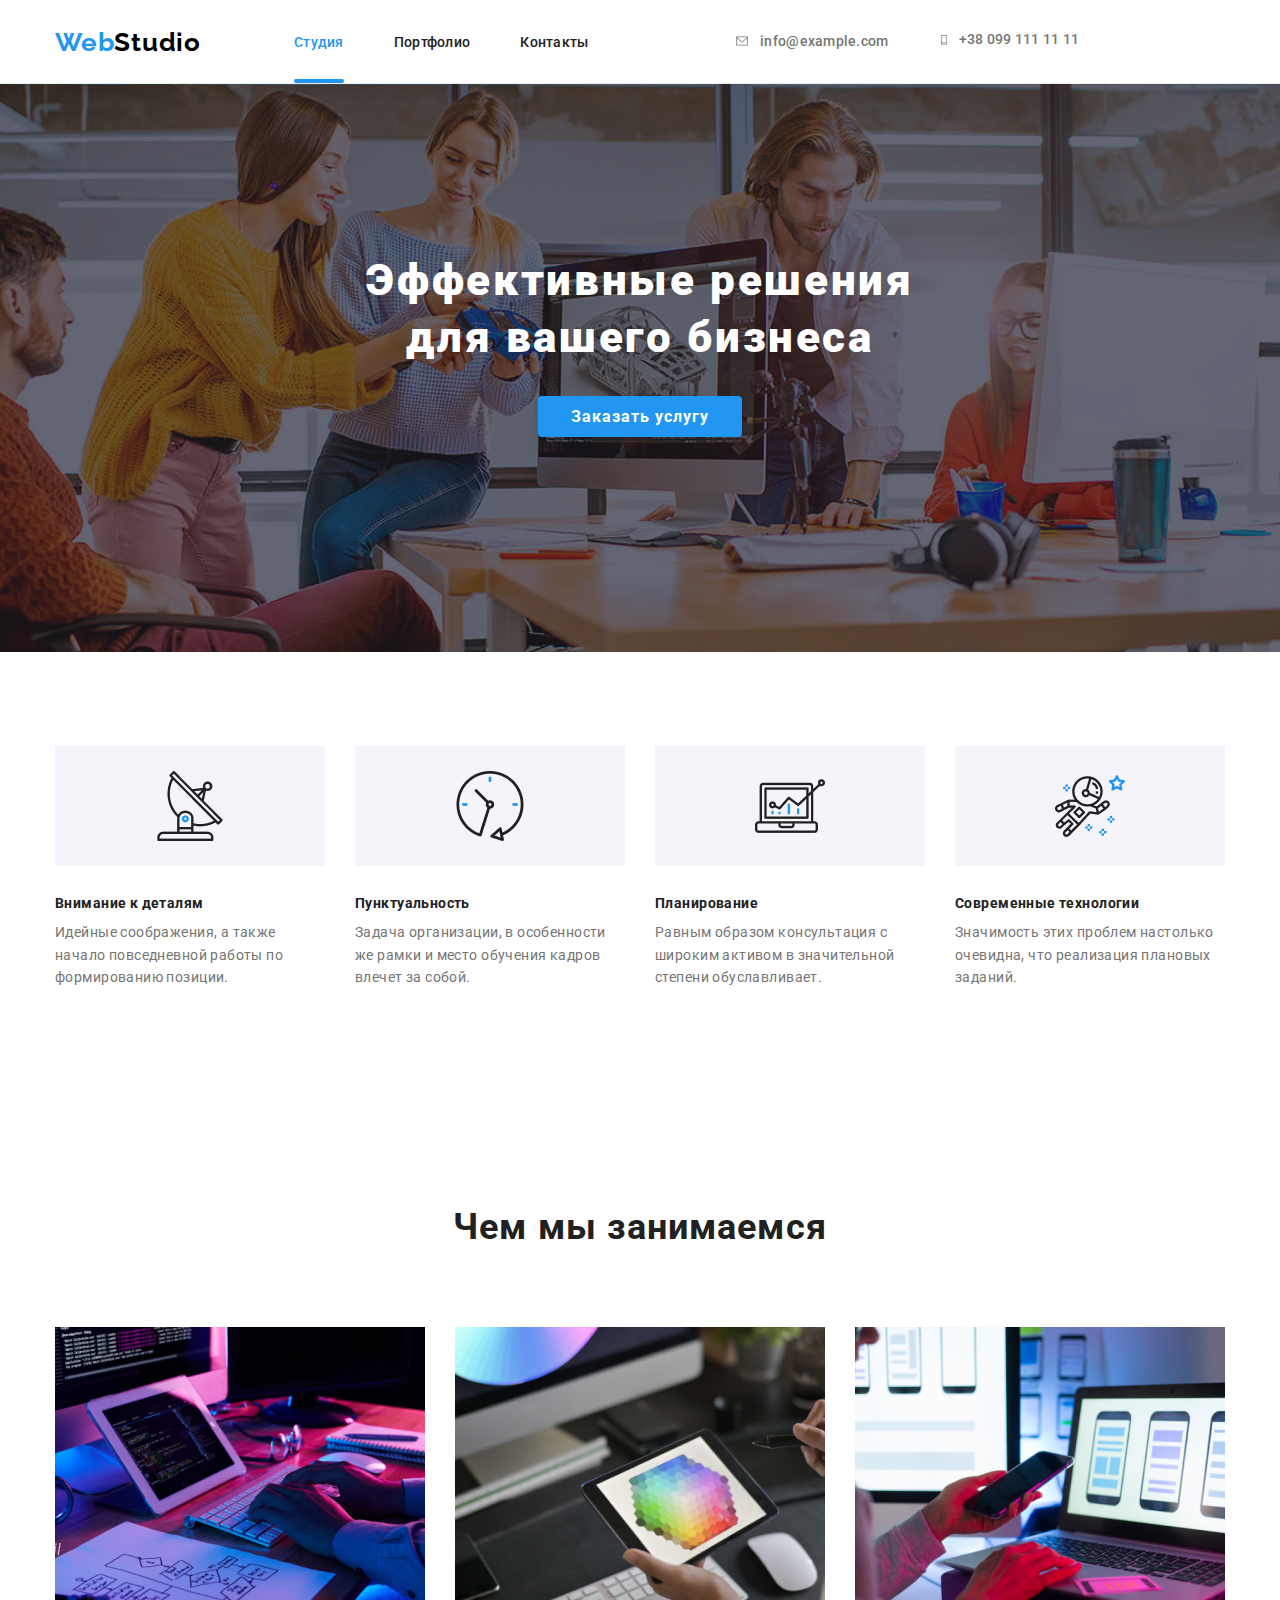
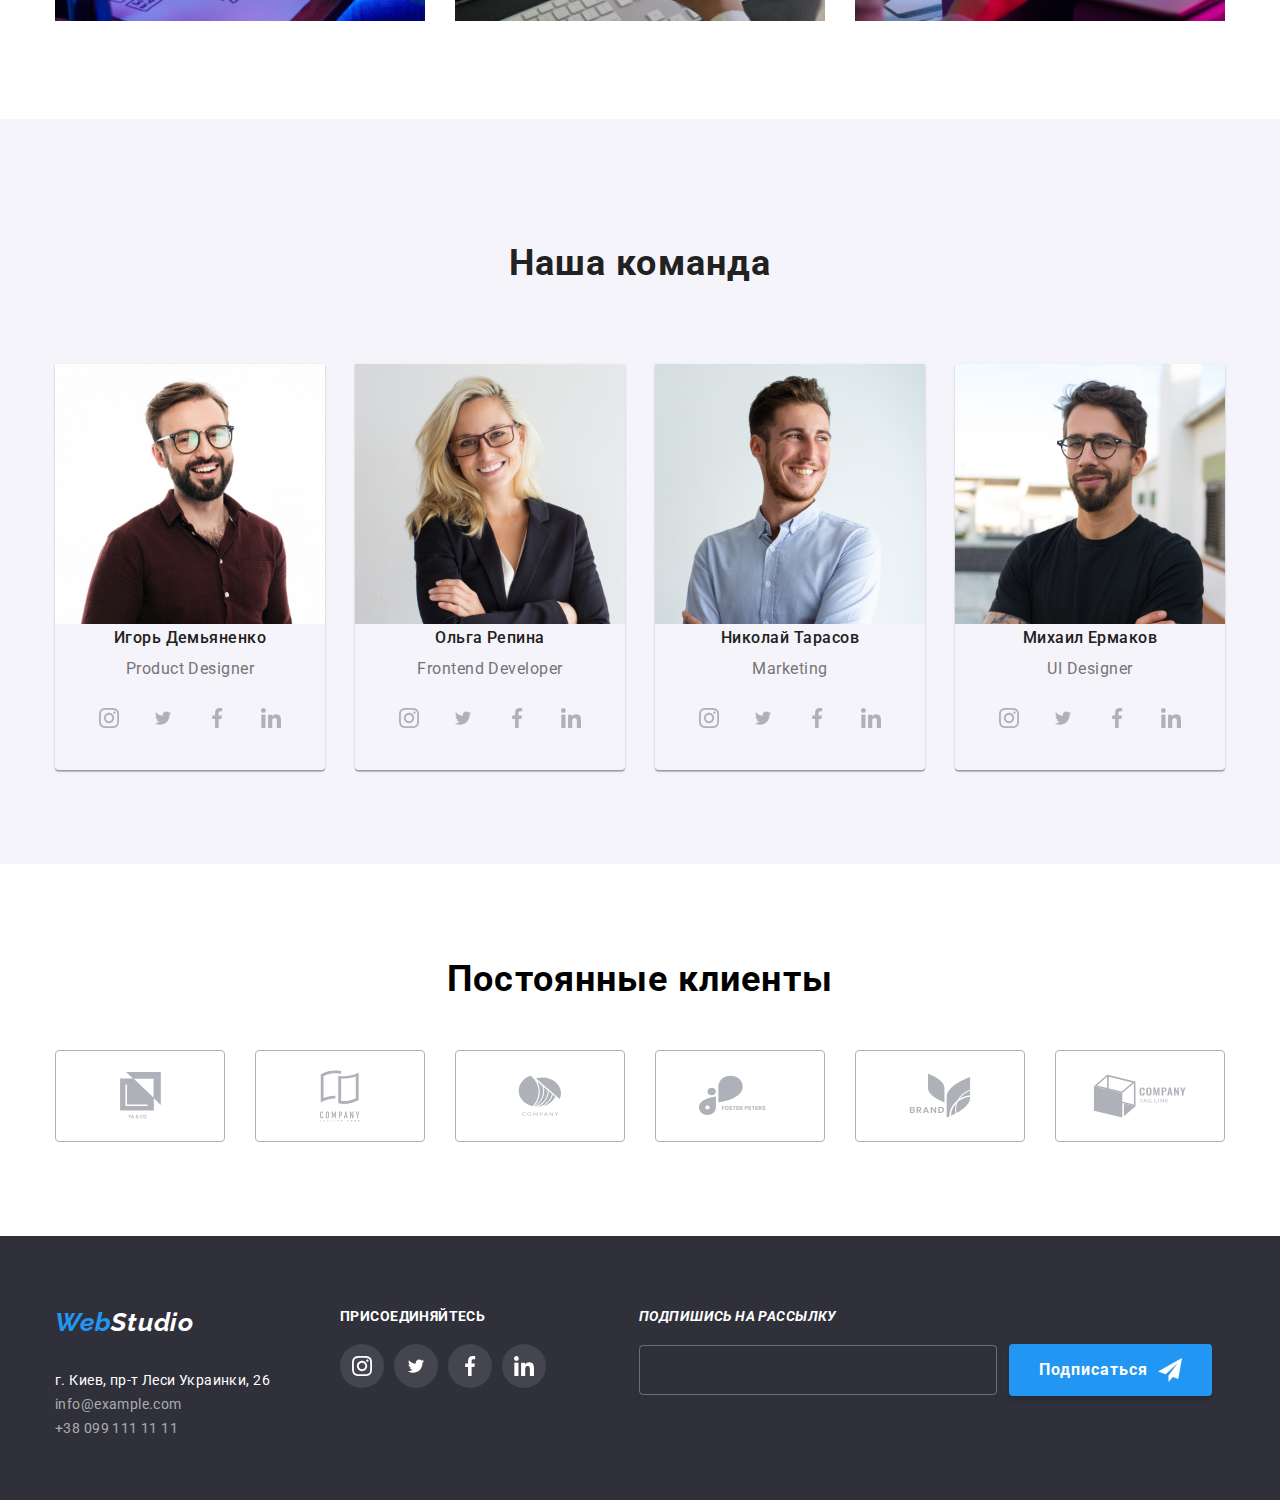
==== commit 9213a411: "corrected remarks" ====
--- a/index.html
+++ b/index.html
@@ -85,7 +85,7 @@
                 </div>
                 <div class="policy">
                   <label class="lable check">
-                    <input class="input" type="checkbox" name="" id="" checked>
+                    <input class="input" type="checkbox" checked>
                     <svg class="checkbox" width="16" height="15">
                       <use href="./images/sprite-2.svg#icon-Vector-2"></use>
                     </svg>
@@ -168,7 +168,7 @@
                   </ul>                
               </li>
               <li class="item">                
-                  <img src="./images/p2.jpg" width="270" alt="gerl">
+                  <img src="./images/p2.jpg" width="270" alt="girl">
                   <h3 class="title">Ольга Репина</h3>
                   <p class="description">Frontend Developer</p>
                   <ul class="list-icon">
@@ -333,7 +333,7 @@
             <span class="follow-title">Подпишись на рассылку</span>
             <div class="wrap-follow">
               <label class="lable-mail">
-                <input class="input-mail" type="email" name="" id="" placeholder=" ">
+                <input class="input-mail" type="email" placeholder=" ">
                 <span class="mail-anime">E-mail</span>
               </label>
               <button class="button-follow">Подписаться</button>
--- a/css/styles.css
+++ b/css/styles.css
@@ -1,18 +1,3 @@
-/*цвет основного текста #212121 
-вторичный цвет #757575
-белый #FFFFFF
-акцент #2196F3
-цвет адресса футер почта, телефон color: rgba(255, 255, 255, 0.6);
-лого хадр #2196F3 #000000
-лого футер #2196F3  #000000
-*/
-
-/* цвет фона
-основной #E5E5E5
-вторичный #F5F4FA
-*/
-
-
 
 html{
     box-sizing: border-box;
@@ -26,7 +11,7 @@
 
 :root{
     --primary-text-color:#212121;
-    --second-text-color:#757575;
+    --secondary-text-color:#757575;
     --accent-color:#2196F3;
     --white:#ffffff;
     --primary-button-color:#212121;
@@ -63,7 +48,6 @@
     top:0;
     left: 0;
     z-index: 2;
-
 }
 
 .link{
@@ -148,12 +132,13 @@
 
 .site-cont .link{
     display: inline-flex;
-    color: var(--second-text-color);
+    color: var(--secondary-text-color);
     font-weight: 500;
     font-size: 14px;
     line-height: 1.06;
     letter-spacing: 0.02em;
     align-items: center;
+    transition: color 250ms cubic-bezier(0.4, 0, 0.2, 1);
 }
 
 .site-cont .link:hover,
@@ -532,7 +517,7 @@
 }
 
 .about-list .description {
-    color: var(--second-text-color);
+    color: var(--secondary-text-color);
     font-size: 14px;
     line-height: 1.6;
     letter-spacing: 0.03em;
@@ -611,6 +596,8 @@
     justify-content: center;
     align-items: center;
     color: currentColor;
+    border-radius:50% ;
+    transition: background-color 250ms cubic-bezier(0.4, 0, 0.2, 1);
 }
 
 
@@ -655,7 +642,7 @@
     line-height: 1.3;
     /* identical to box height */
     letter-spacing: 0.03em;
-    color: var(--second-text-color);
+    color: var(--secondary-text-color);
     margin: 0;
     padding: 0;
 }
@@ -688,6 +675,7 @@
     border-radius: 4px;
     border: 1px solid transparent;
     cursor: pointer;
+    transition: background-color 250ms cubic-bezier(0.4, 0, 0.2, 1);
 }
 
 .filter .item +.item{
@@ -786,7 +774,7 @@
     margin: 0;
     padding: 0;
     letter-spacing: 0.03em;
-    color: var(--second-text-color);
+    color: var(--secondary-text-color);
     font-size: 16px;
     line-height: 2;
 }
@@ -848,7 +836,9 @@
     justify-content: center;
     border: 1px solid var(--color-icon);
     border-radius: 4px;
-    fill: var(--color-icon);  
+    fill: var(--color-icon); 
+    transition: fill 250ms cubic-bezier(0.4, 0, 0.2, 1),
+    border 250ms cubic-bezier(0.4, 0, 0.2, 1) ;
 }
 
 .clients .item:hover{
@@ -932,8 +922,9 @@
 
 .social .icon {
     color: currentColor;
-    background: rgba(255, 255, 255, 0.1);
+    background-color: rgba(255, 255, 255, 0.1);
     border-radius: 50%;
+    transition: background-color 250ms cubic-bezier(0.4, 0, 0.2, 1);
 }
 
 
@@ -963,7 +954,7 @@
     text-transform: uppercase;
 }
 
-.lable-mail{
+.label-mail{
     display: block;
     position: relative;
 }
@@ -980,7 +971,7 @@
     letter-spacing: 0.03em;
     color: rgba(255, 255, 255, 0.6);
     transform: translateY(-50%);
-    transition:transform 250ms linear ;
+    transition:transform 250ms cubic-bezier(0.4, 0, 0.2, 1);
 
 }
 
